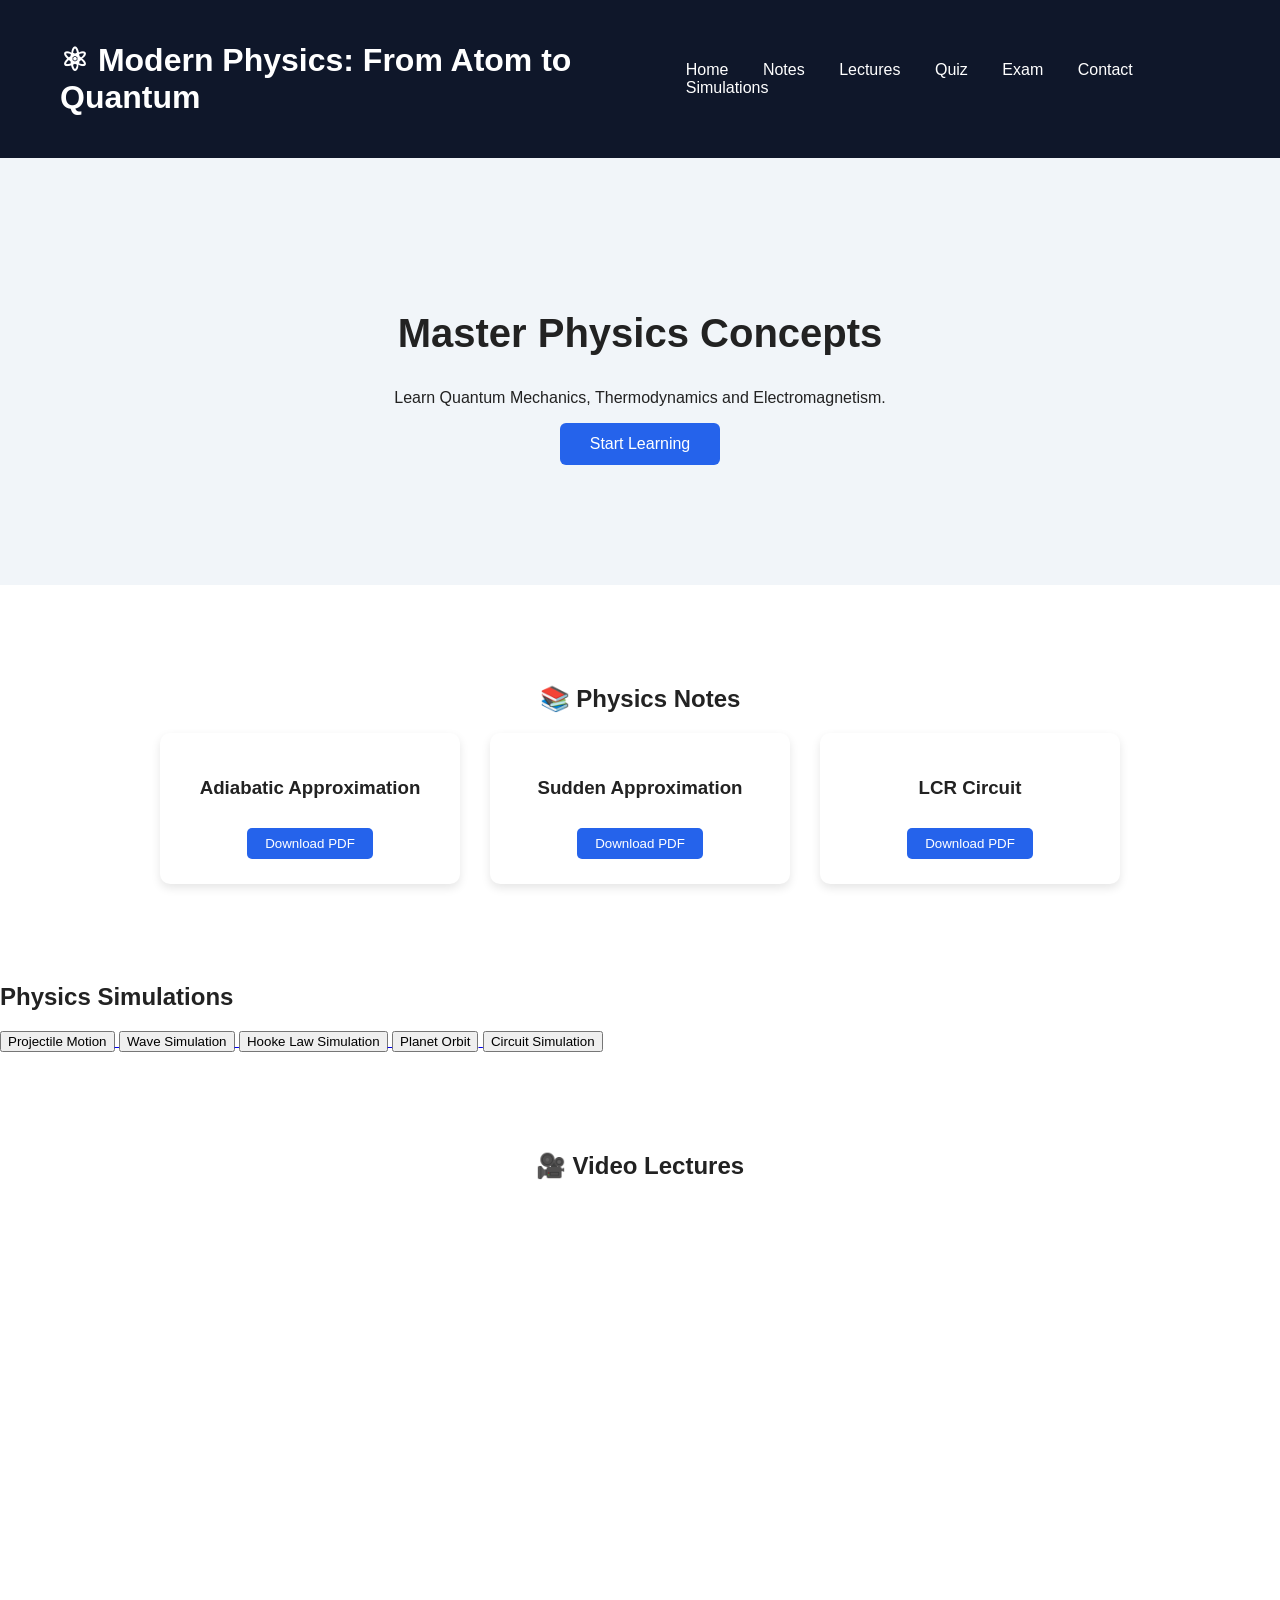
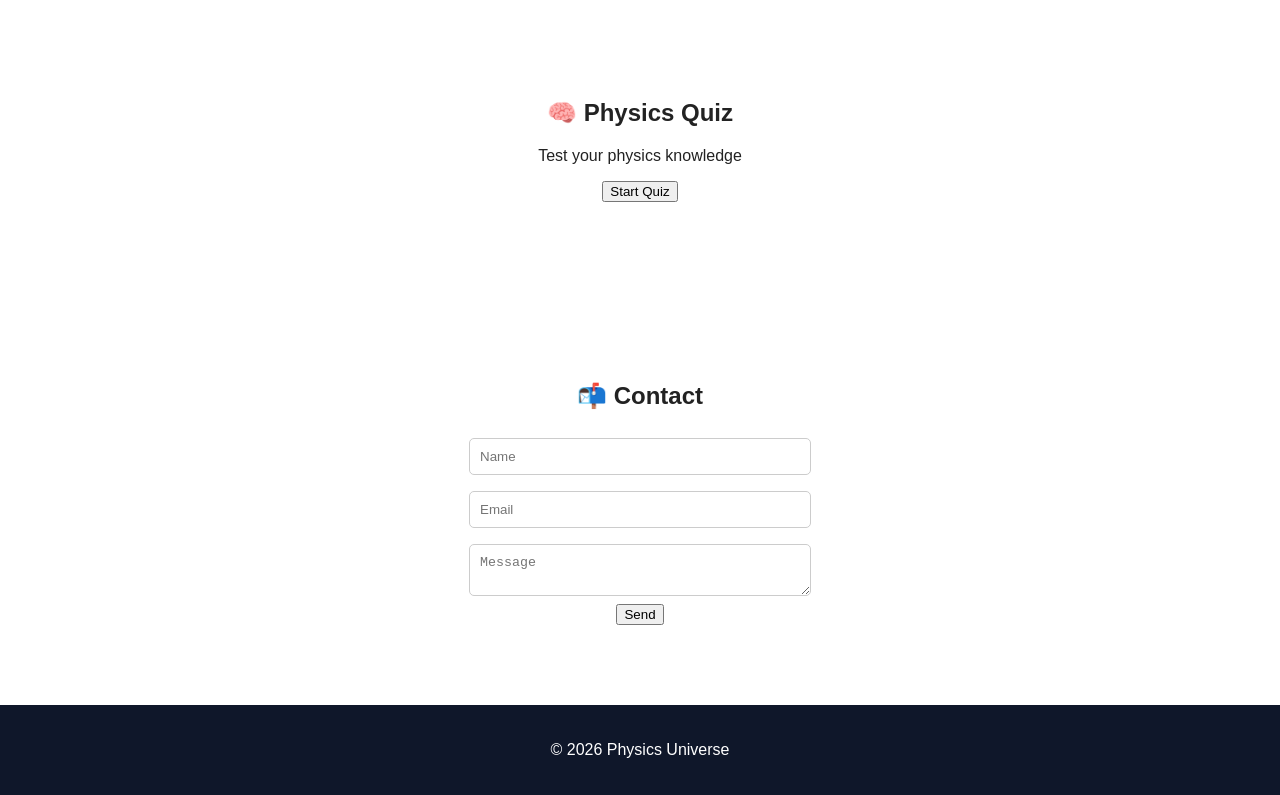
==== index.html @ b45dfdbe "Update index.html" ====
<!DOCTYPE html>
<html>
<head>

<title>Modern Physics: From Atom to Quantum </title>
<link rel="stylesheet" href="style.css">

</head>

<body>

<header>

<h1>⚛ Modern Physics: From Atom to Quantum</h1>

<nav>

<a href="#home">Home</a>
<a href="#notes">Notes</a>
<a href="#lectures">Lectures</a>
<a href="#quiz">Quiz</a>
<a href="exam.html">Exam</a>
<a href="#contact">Contact</a>
<a href="simulations.html">Simulations</a>  
</nav>

</header>

<section id="home" class="hero">

<h2>Master Physics Concepts</h2>

<p>Learn Quantum Mechanics, Thermodynamics and Electromagnetism.</p>

<button onclick="startLearning()">Start Learning</button>

</section>

<section id="notes" class="section">

<h2>📚 Physics Notes</h2>

<div class="cards">

<div class="card">

<h3>Adiabatic Approximation</h3>

<button>Download PDF</button>

</div>

<div class="card">

<h3>Sudden Approximation</h3>

<button>Download PDF</button>

</div>

<div class="card">

<h3>LCR Circuit</h3>

<button>Download PDF</button>

</div>

</div>

</section>
  
 <section>

<h2>Physics Simulations</h2>

<div>

<a href="simulations/projectile.html">
<button>Projectile Motion</button>
</a>

<a href="simulations/wave.html">
<button>Wave Simulation</button>
</a>

<a href="simulations/spring.html">
<button>Hooke Law Simulation</button>
</a>

<a href="simulations/orbit.html">
<button>Planet Orbit</button>
</a>

<a href="simulations/circuit.html">
<button>Circuit Simulation</button>
</a>

</div>

</section><section id="lectures" class="section">

<h2>🎥 Video Lectures</h2>

<div class="video">

<iframe width="560" height="315"
src="https://www.youtube.com/embed/"
frameborder="0"></iframe>

</div>

</section>

<section id="quiz" class="section">

<h2>🧠 Physics Quiz</h2>

<p>Test your physics knowledge</p>

<a href="quiz.html">

<button>Start Quiz</button>

</a>

</section>

<section id="contact" class="section">

<h2>📬 Contact</h2>

<form>

<input type="text" placeholder="Name">

<input type="email" placeholder="Email">

<textarea placeholder="Message"></textarea>

<button>Send</button>

</form>

</section>

<footer>

<p>© 2026 Physics Universe</p>

</footer>

<script src="script.js"></script>

 
</body>
</html>
---- style.css ----
body{
margin:0;
font-family:Arial, sans-serif;
background:white;
color:#222;
}

header{
display:flex;
justify-content:space-between;
align-items:center;
padding:20px 60px;
background:#0f172a;
color:white;
}

nav a{
margin:15px;
text-decoration:none;
color:white;
font-size:16px;
}

nav a:hover{
color:#38bdf8;
}

.hero{
padding:120px 20px;
text-align:center;
background:#f1f5f9;
}

.hero h2{
font-size:40px;
}

.hero button{
padding:12px 30px;
background:#2563eb;
color:white;
border:none;
border-radius:6px;
cursor:pointer;
font-size:16px;
}

.section{
padding:80px 20px;
text-align:center;
}

.cards{
display:flex;
justify-content:center;
gap:30px;
flex-wrap:wrap;
}

.card{
background:white;
padding:25px;
width:250px;
border-radius:10px;
box-shadow:0 4px 10px rgba(0,0,0,0.1);
}

.card button{
margin-top:10px;
padding:8px 18px;
background:#2563eb;
color:white;
border:none;
border-radius:5px;
cursor:pointer;
}

form{
display:flex;
flex-direction:column;
align-items:center;
}

input, textarea{
width:320px;
padding:10px;
margin:8px;
border:1px solid #ccc;
border-radius:5px;
}

footer{
background:#0f172a;
color:white;
text-align:center;
padding:20px;
}
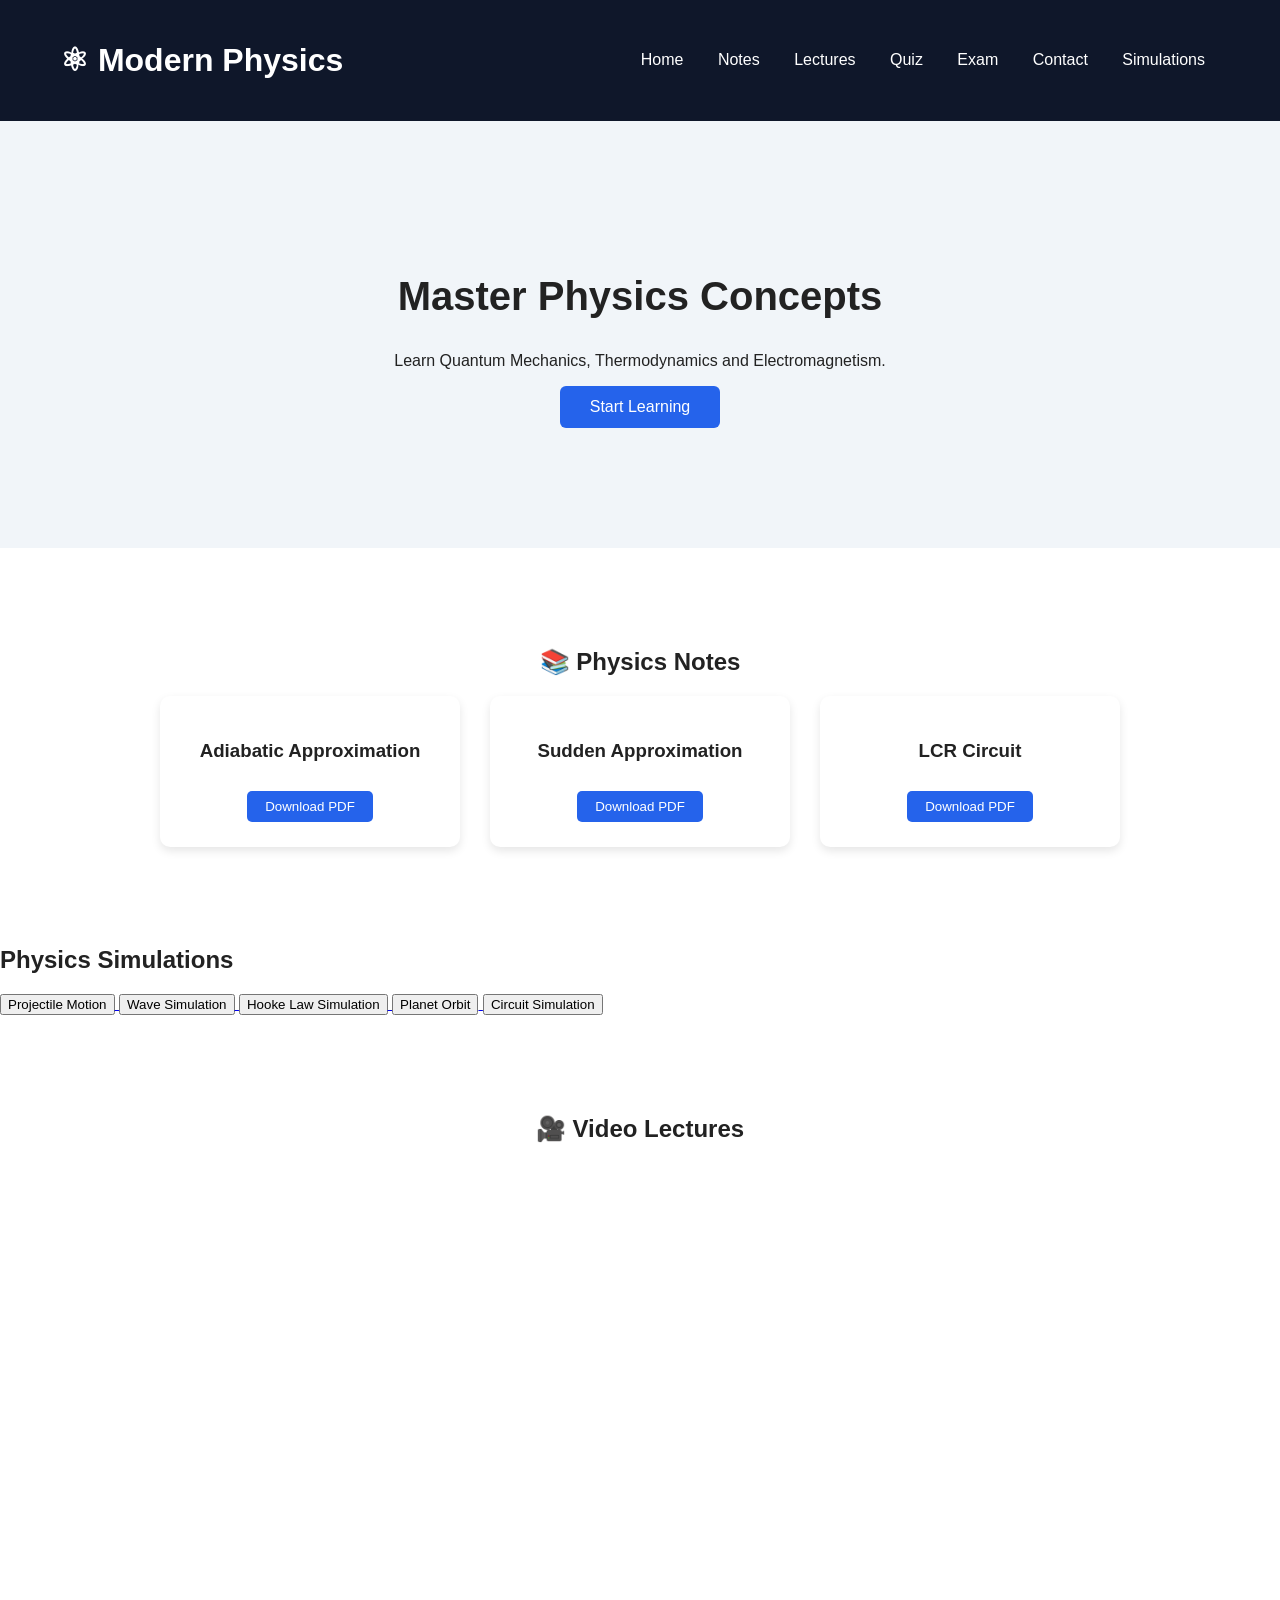
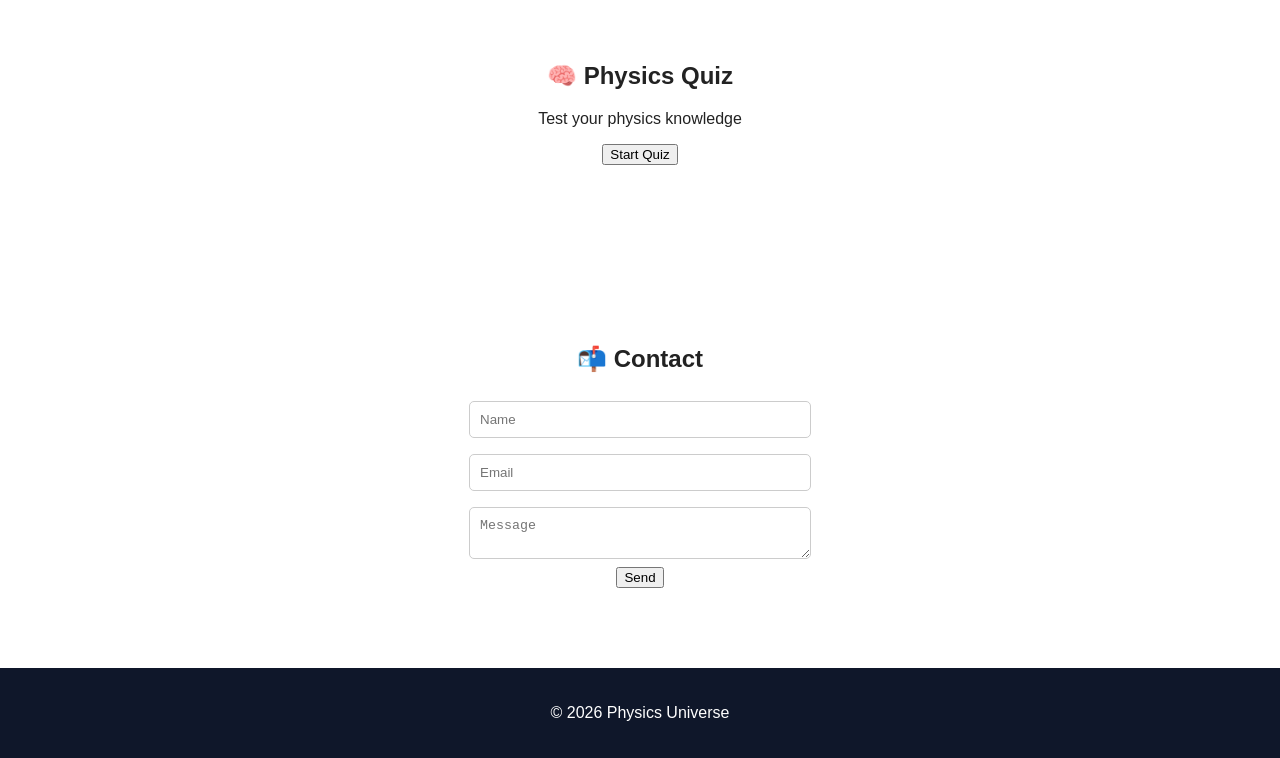
==== commit a9c643c1: "Update index.html" ====
--- a/index.html
+++ b/index.html
@@ -2,7 +2,7 @@
 <html>
 <head>
 
-<title>Modern Physics: From Atom to Quantum </title>
+<title> Physics Website </title>
 <link rel="stylesheet" href="style.css">
 
 </head>
@@ -11,7 +11,7 @@
 
 <header>
 
-<h1>⚛ Modern Physics: From Atom to Quantum</h1>
+<h1>⚛ Modern Physics</h1>
 
 <nav>
 
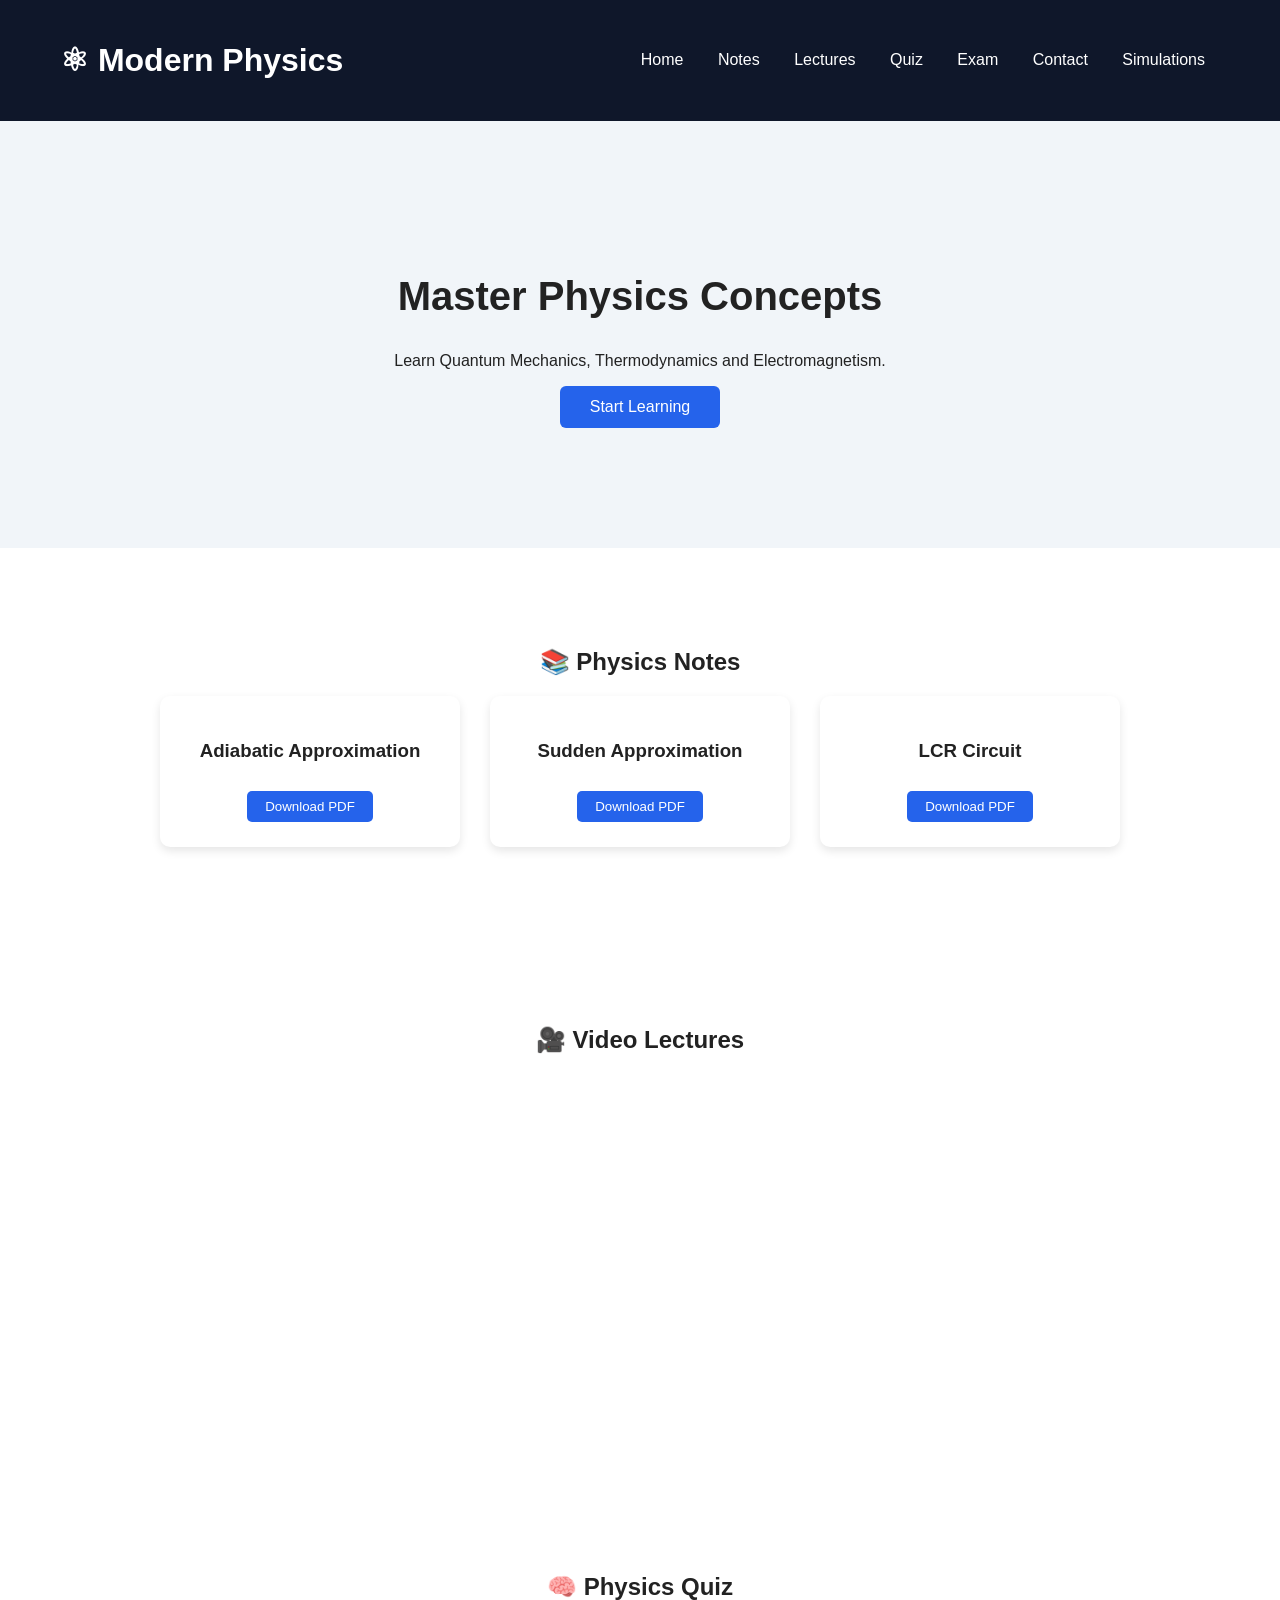
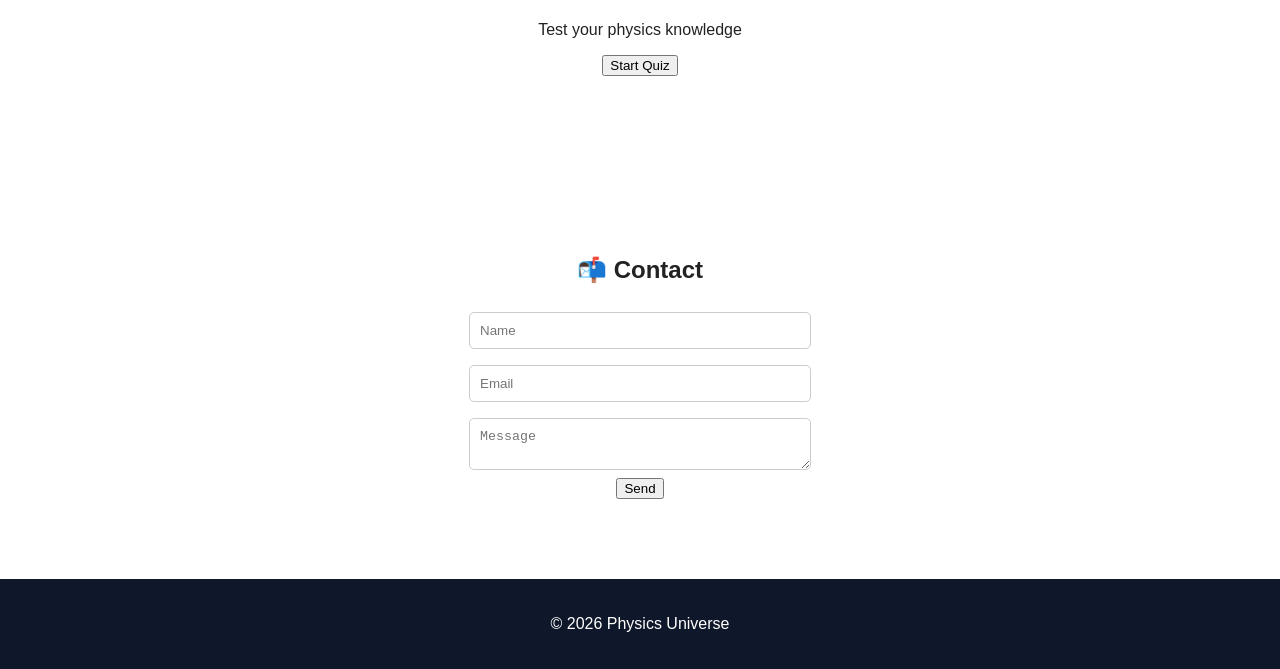
==== commit 75a50ff1: "Update index.html" ====
--- a/index.html
+++ b/index.html
@@ -69,32 +69,6 @@
 </div>
 
 </section>
-  
- <section>
-
-<h2>Physics Simulations</h2>
-
-<div>
-
-<a href="simulations/projectile.html">
-<button>Projectile Motion</button>
-</a>
-
-<a href="simulations/wave.html">
-<button>Wave Simulation</button>
-</a>
-
-<a href="simulations/spring.html">
-<button>Hooke Law Simulation</button>
-</a>
-
-<a href="simulations/orbit.html">
-<button>Planet Orbit</button>
-</a>
-
-<a href="simulations/circuit.html">
-<button>Circuit Simulation</button>
-</a>
 
 </div>
 
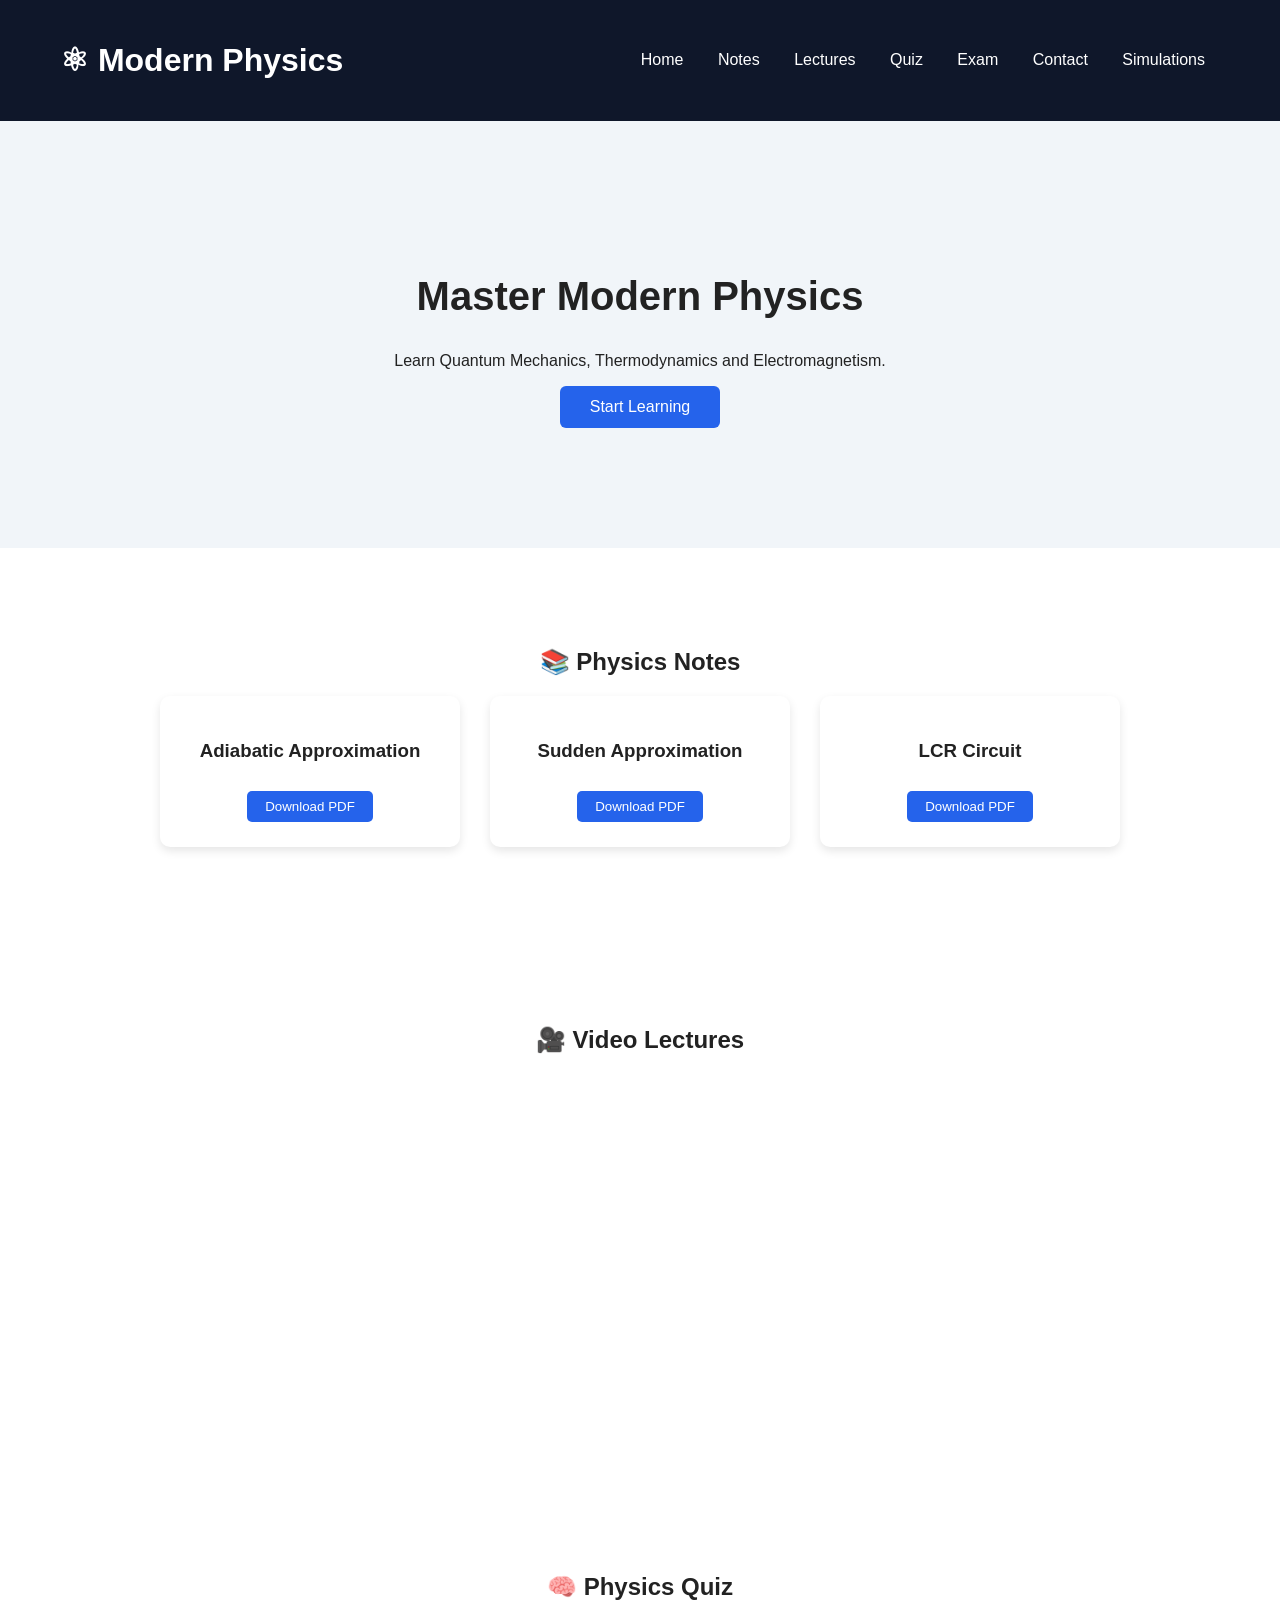
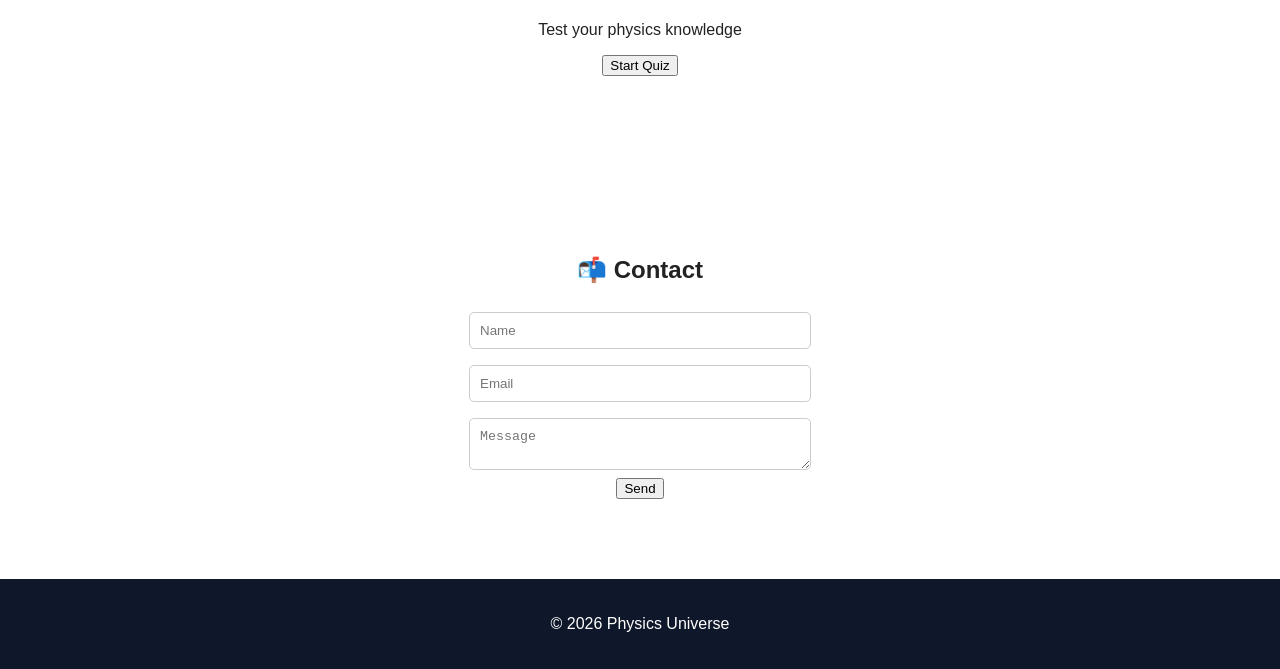
==== commit 5564297d: "Update index.html" ====
--- a/index.html
+++ b/index.html
@@ -28,7 +28,7 @@
 
 <section id="home" class="hero">
 
-<h2>Master Physics Concepts</h2>
+<h2>Master Modern  Physics</h2>
 
 <p>Learn Quantum Mechanics, Thermodynamics and Electromagnetism.</p>
 
@@ -79,7 +79,7 @@
 <div class="video">
 
 <iframe width="560" height="315"
-src="https://www.youtube.com/embed/"
+src="https://youtu.be/w16PD9exO28?si=IBx0ZrlvpKuTKwzC"
 frameborder="0"></iframe>
 
 </div>
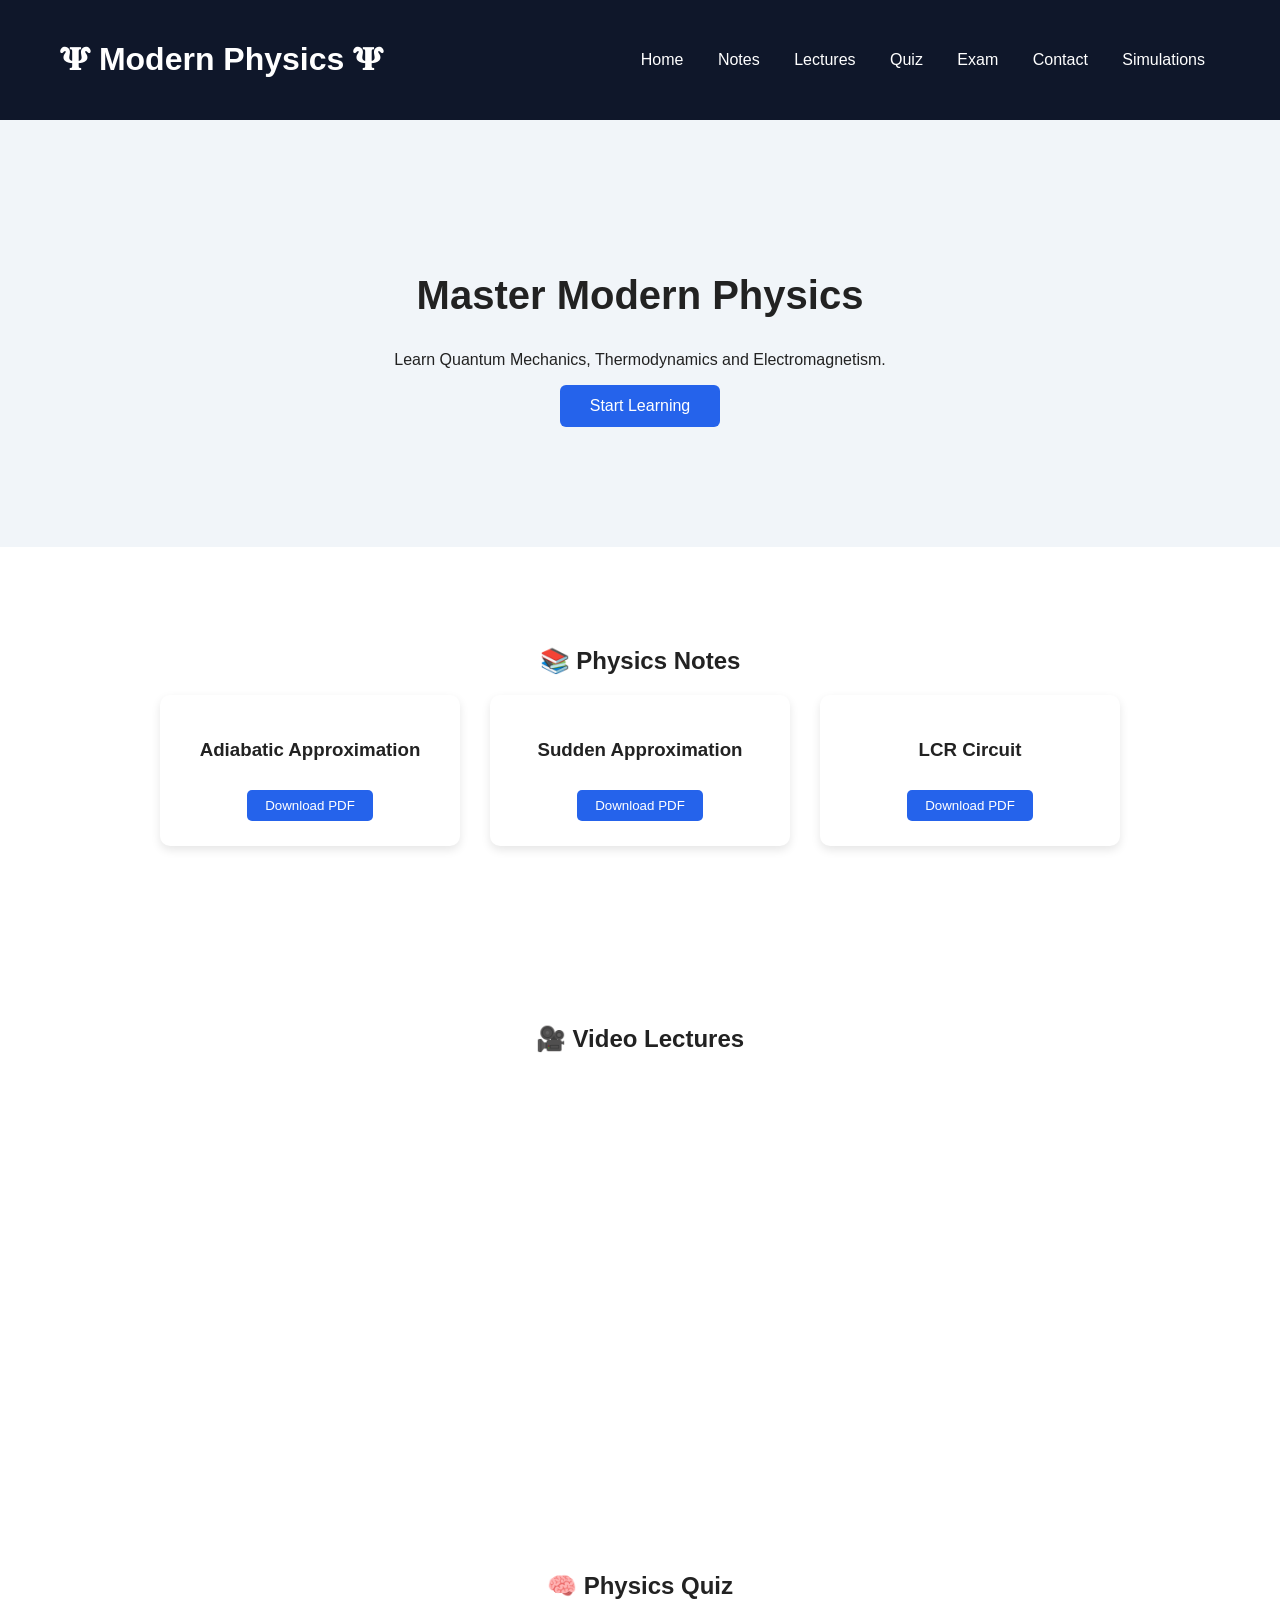
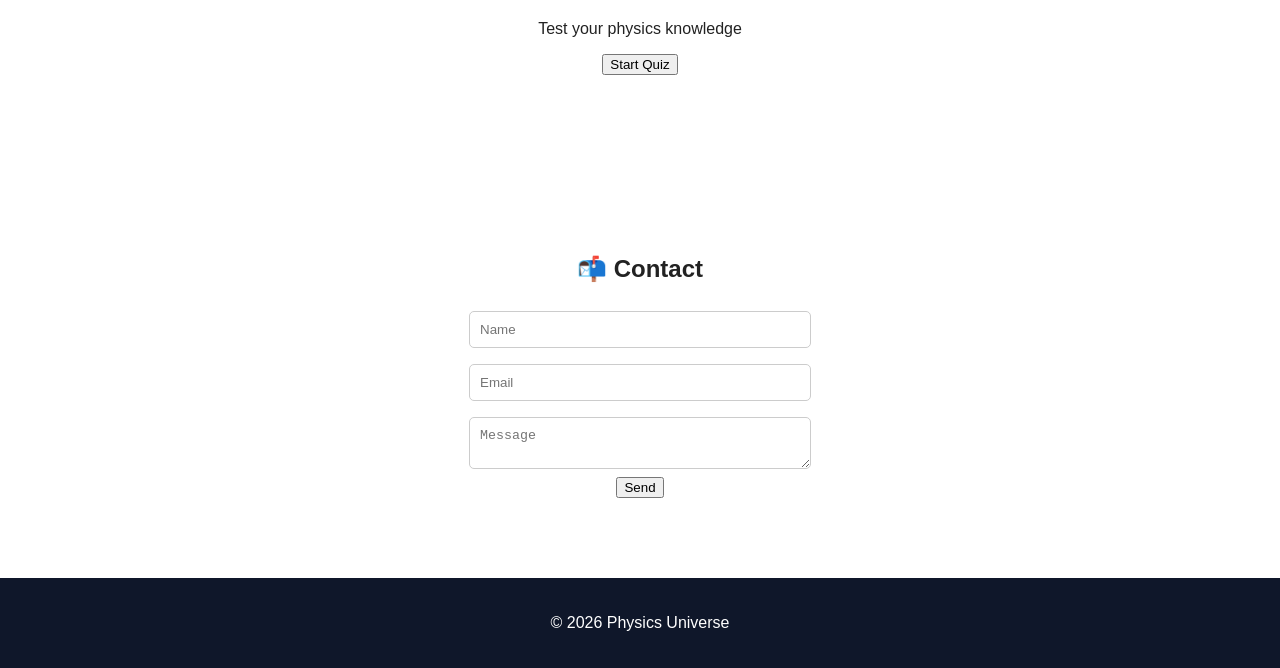
==== commit 1bf4c7d6: "Update index.html" ====
--- a/index.html
+++ b/index.html
@@ -11,7 +11,7 @@
 
 <header>
 
-<h1>⚛ Modern Physics</h1>
+<h1> 𝚿 Modern Physics 𝚿</h1>
 
 <nav>
 
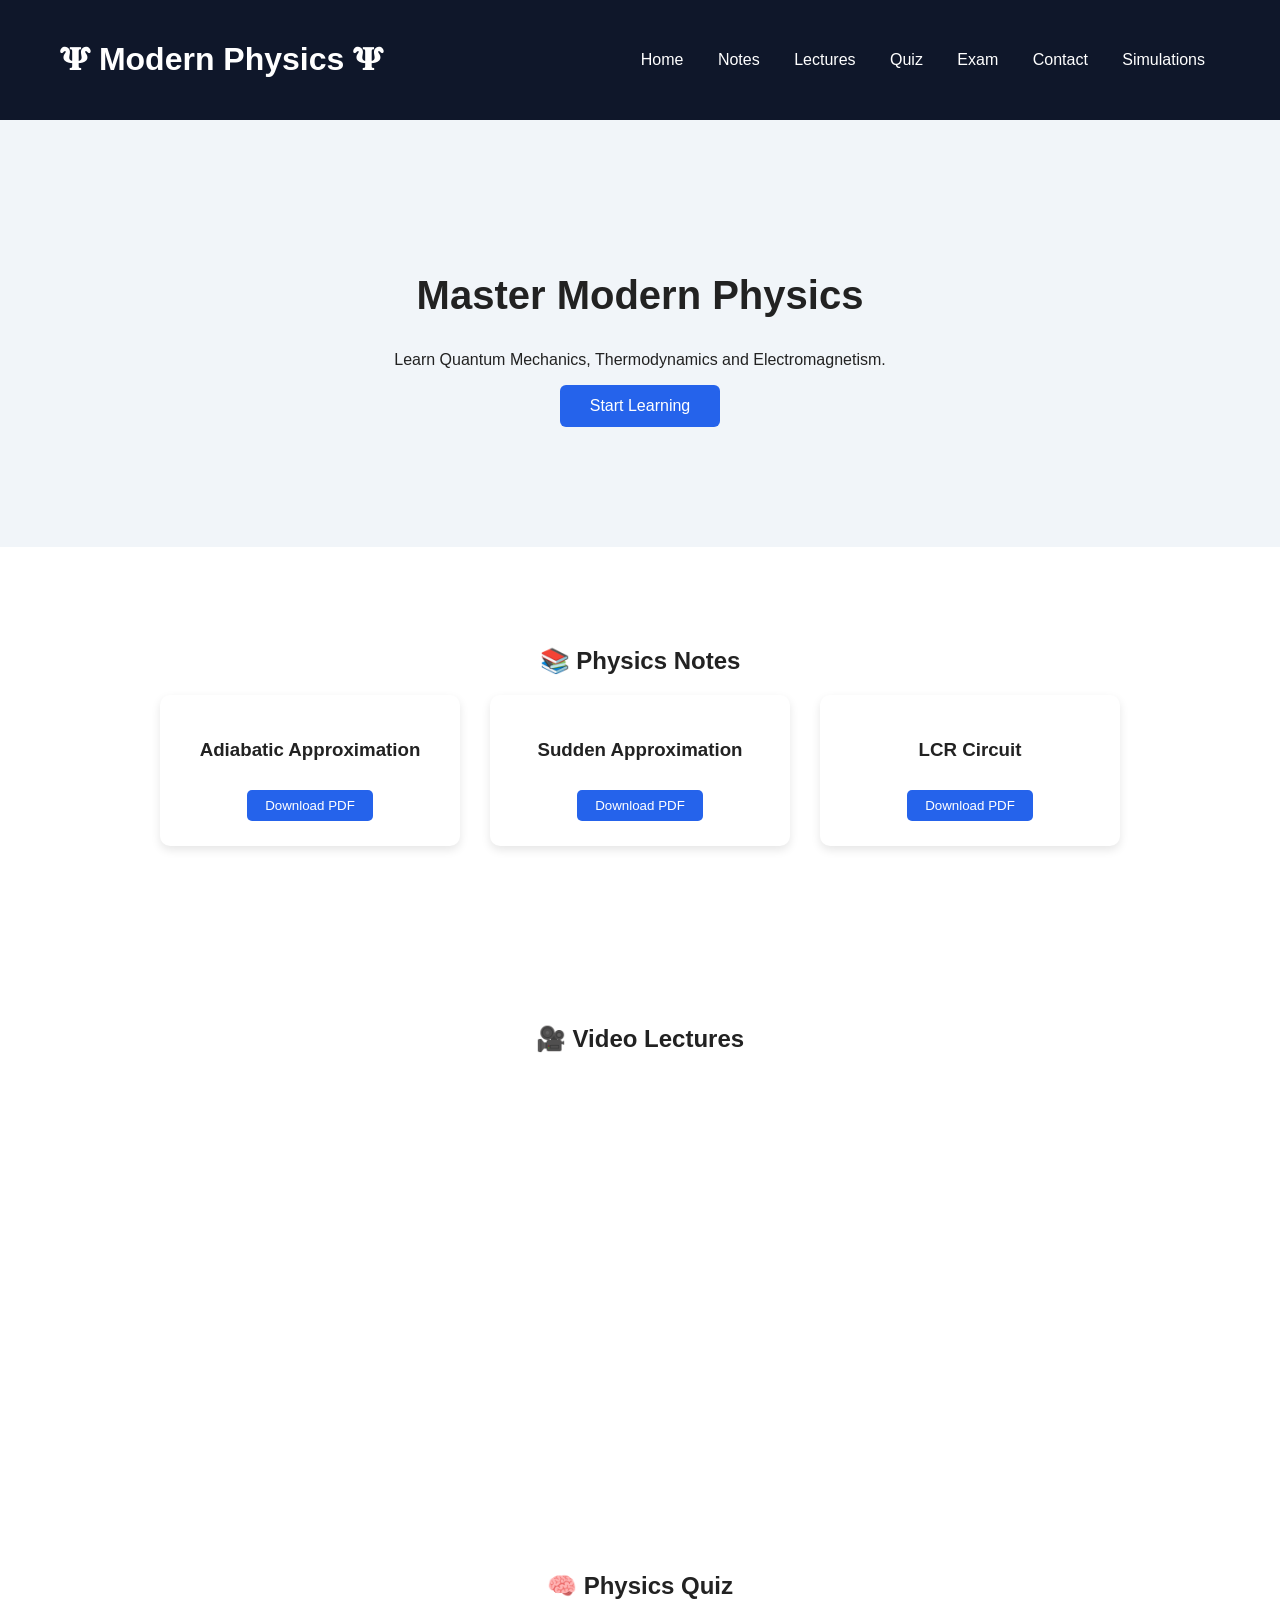
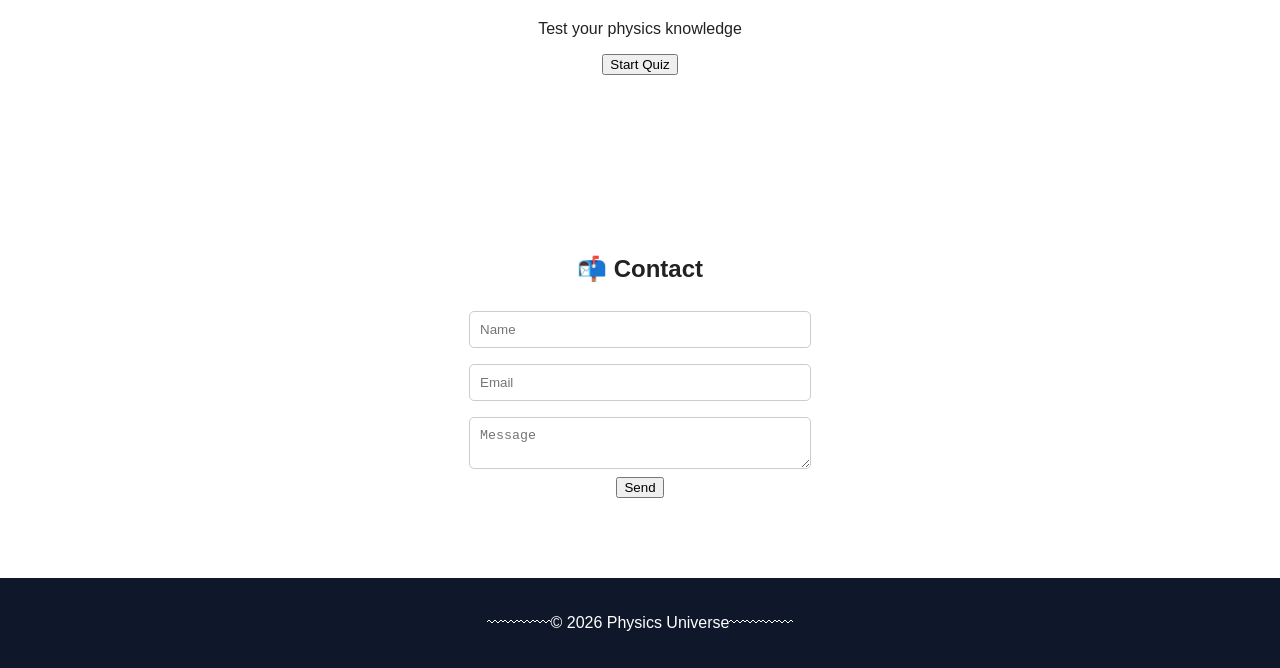
==== commit 7bc9f753: "Update index.html" ====
--- a/index.html
+++ b/index.html
@@ -120,7 +120,7 @@
 
 <footer>
 
-<p>© 2026 Physics Universe</p>
+<p>〰〰〰〰© 2026 Physics Universe〰〰〰〰</p>
 
 </footer>
 
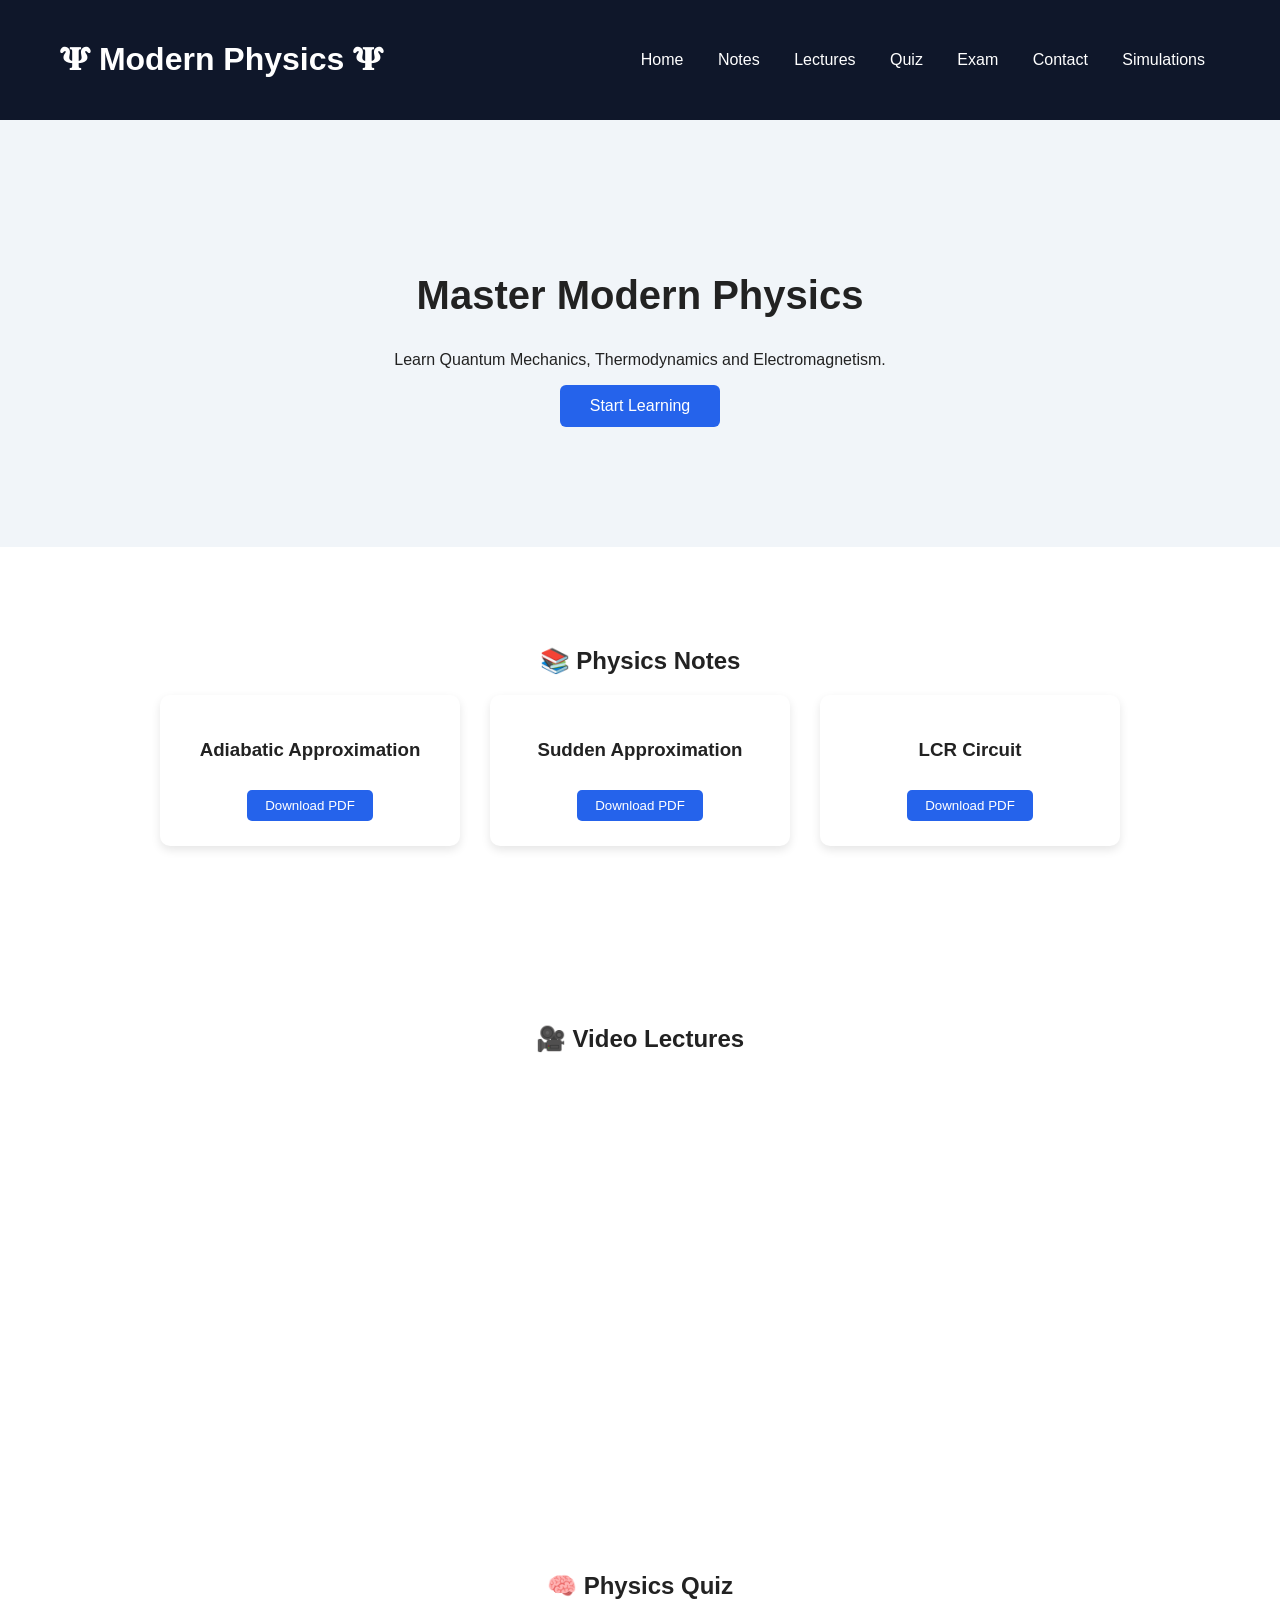
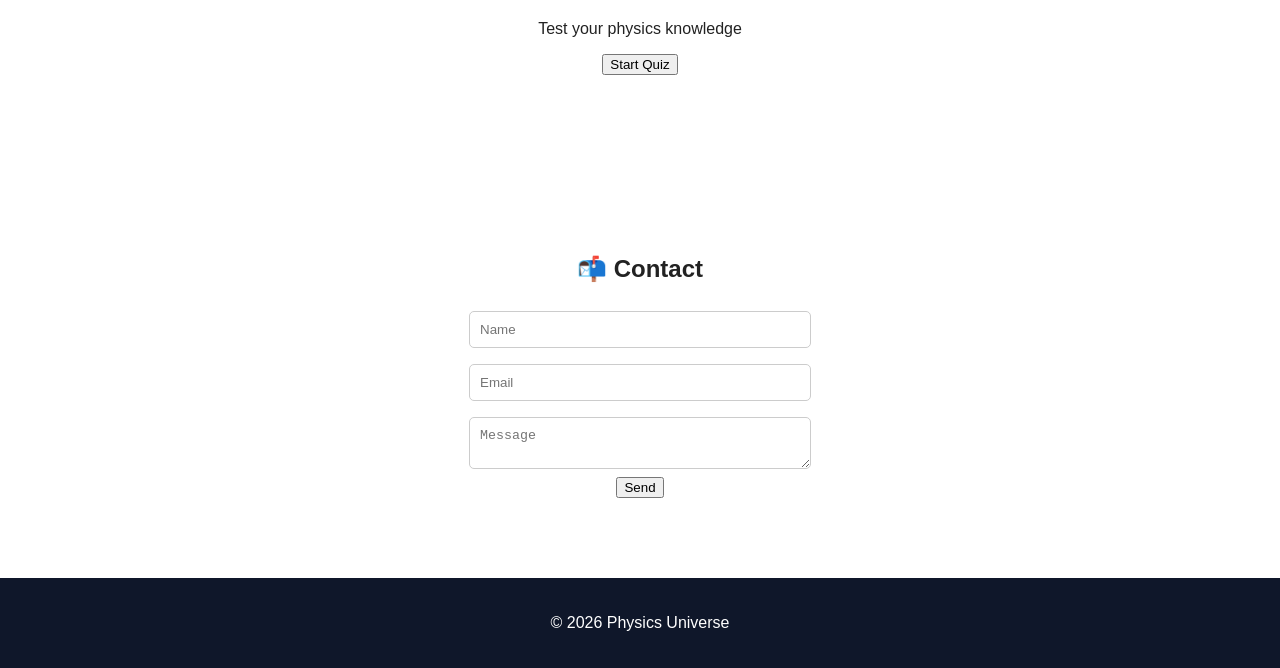
==== commit 154750d0: "Update index.html" ====
--- a/index.html
+++ b/index.html
@@ -79,7 +79,7 @@
 <div class="video">
 
 <iframe width="560" height="315"
-src="https://youtu.be/w16PD9exO28?si=IBx0ZrlvpKuTKwzC"
+src="https://youtube/w16PD9exO28?si=IBx0ZrlvpKuTKwzC"
 frameborder="0"></iframe>
 
 </div>
@@ -120,7 +120,7 @@
 
 <footer>
 
-<p>〰〰〰〰© 2026 Physics Universe〰〰〰〰</p>
+<p>© 2026 Physics Universe</p>
 
 </footer>
 
